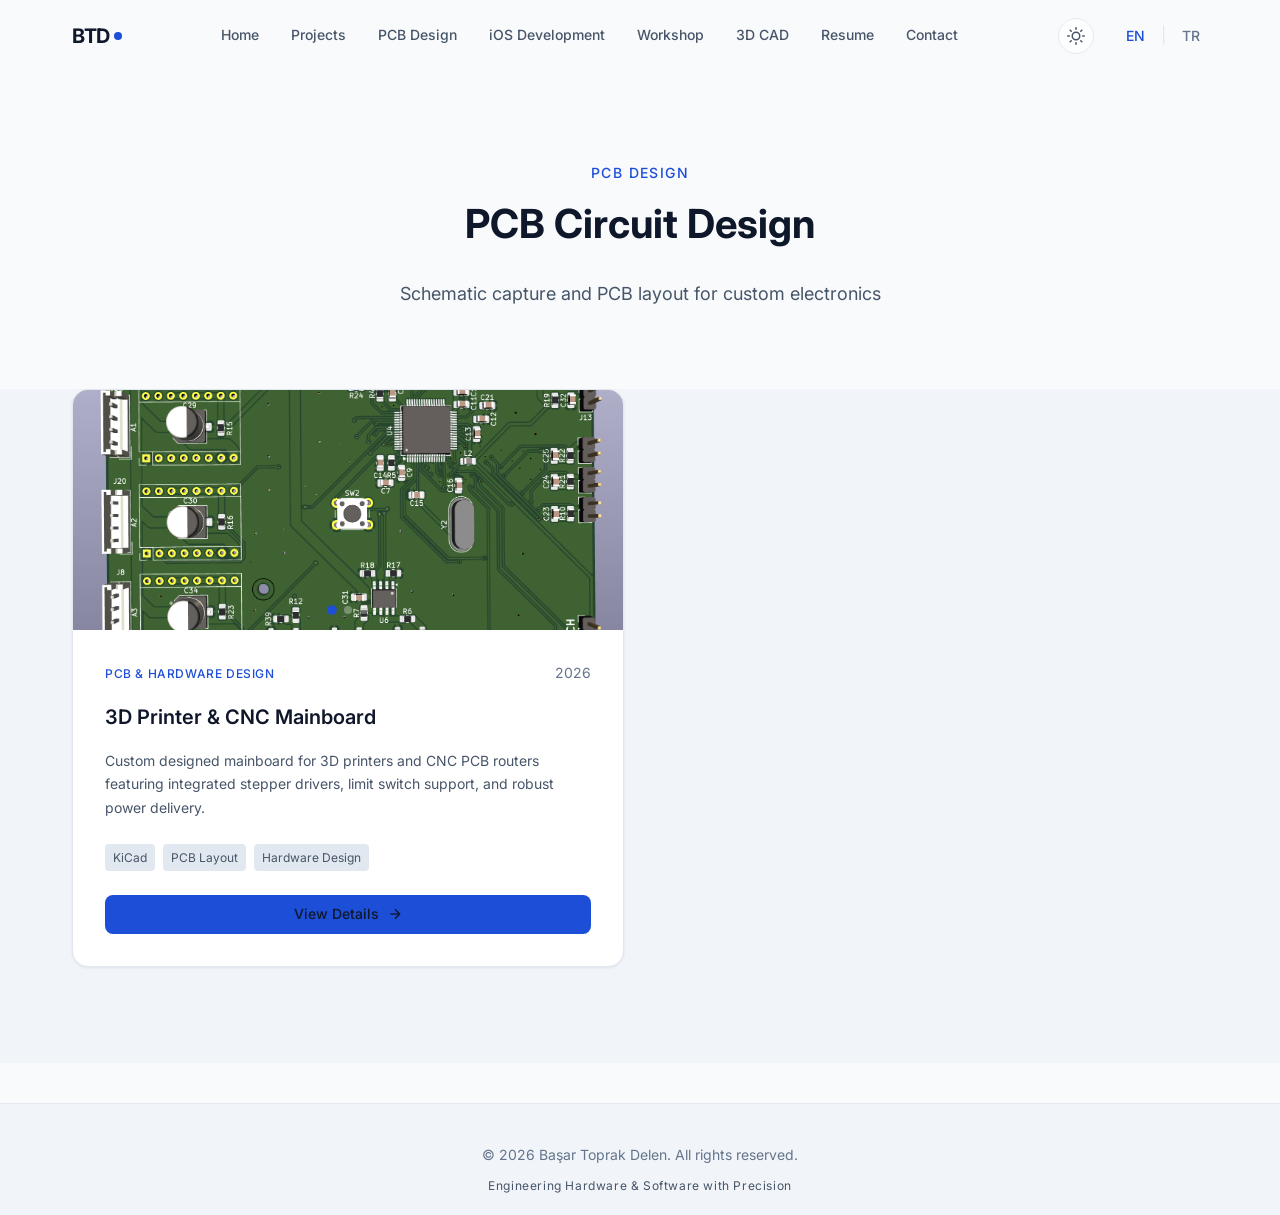
==== pcb-circuit-design.html @ bd8e3d6c "güncellendi" ====
<!DOCTYPE html>
<html lang="en">

<head>
    <meta charset="UTF-8">
    <meta name="viewport" content="width=device-width, initial-scale=1.0">
    <title>Projects | Başar Toprak Delen</title>
    <meta name="description" content="Portfolio projects of Başar Toprak Delen - Embedded Systems & Robotics Engineer">

    <!-- OpenGraph SEO -->
    <meta property="og:title" content="Projects | Başar Toprak Delen">
    <meta property="og:description" content="Explore my embedded systems, robotics, and PCB design projects.">
    <meta property="og:type" content="website">

    <!-- Favicon -->
    <link rel="icon" type="image/svg+xml"
        href="data:image/svg+xml,<svg xmlns='http://www.w3.org/2000/svg' viewBox='0 0 100 100'><text y='.9em' font-size='90'>⚡</text></svg>">

    <!-- Google Fonts -->
    <link rel="preconnect" href="https://fonts.googleapis.com">
    <link rel="preconnect" href="https://fonts.gstatic.com" crossorigin>
    <link href="https://fonts.googleapis.com/css2?family=Inter:wght@300;400;500;600;700&display=swap" rel="stylesheet">

    <!-- Styles -->
    <link rel="stylesheet" href="styles.css">
    <style>
        /* Projects Page Specific Styles */
        .projects-page-hero {
            padding: 160px 0 80px;
            text-align: center;
        }

        .filters {
            display: flex;
            justify-content: center;
            gap: 12px;
            margin-bottom: 40px;
            flex-wrap: wrap;
        }

        .filter-btn {
            background: var(--color-bg-light);
            border: 1px solid var(--color-border);
            color: var(--color-text-secondary);
            padding: 8px 16px;
            border-radius: 20px;
            cursor: pointer;
            transition: all 0.3s ease;
            font-family: inherit;
        }

        .filter-btn.active,
        .filter-btn:hover {
            background: var(--color-primary);
            color: #fff;
            border-color: var(--color-primary);
        }
    </style>
</head>

<body>
    <!-- Header -->
    <header class="header" id="header">
        <div class="header-container">
            <a href="index.html" class="logo">
                <span class="logo-text">BTD</span>
                <span class="logo-dot"></span>
            </a>

            <nav class="nav">
                <a href="index.html" class="nav-link" data-i18n="nav.home">Home</a>
                <a href="projects.html" class="nav-link" data-i18n="nav.projects">Projects</a>
                <a href="pcb-circuit-design.html" class="nav-link" data-i18n="nav.pcb">PCB Design</a>
                <a href="ios-development.html" class="nav-link" data-i18n="nav.ios">iOS Development</a>
                <a href="workshop.html" class="nav-link" data-i18n="nav.workshop">Workshop</a>
                <a href="3d-cad.html" class="nav-link" data-i18n="nav.cad">3D CAD</a>
                <a href="resume.html" class="nav-link" data-i18n="nav.resume">Resume</a>
                <a href="contact.html" class="nav-link" data-i18n="nav.contact">Contact</a>
            </nav>

            <div class="header-actions">
                <!-- Theme Toggle -->
                <button class="theme-toggle-btn" id="theme-toggle" aria-label="Toggle Dark/Light Mode">
                    <svg class="sun-icon" viewBox="0 0 24 24" style="display: none;">
                        <circle cx="12" cy="12" r="5"></circle>
                        <line x1="12" y1="1" x2="12" y2="3"></line>
                        <line x1="12" y1="21" x2="12" y2="23"></line>
                        <line x1="4.22" y1="4.22" x2="5.64" y2="5.64"></line>
                        <line x1="18.36" y1="18.36" x2="19.78" y2="19.78"></line>
                        <line x1="1" y1="12" x2="3" y2="12"></line>
                        <line x1="21" y1="12" x2="23" y2="12"></line>
                        <line x1="4.22" y1="19.78" x2="5.64" y2="18.36"></line>
                        <line x1="18.36" y1="5.64" x2="19.78" y2="4.22"></line>
                    </svg>
                    <svg class="moon-icon" viewBox="0 0 24 24">
                        <path d="M21 12.79A9 9 0 1 1 11.21 3 7 7 0 0 0 21 12.79z"></path>
                    </svg>
                </button>

                <div class="lang-toggle">
                    <button class="lang-btn active" data-lang="en">EN</button>
                    <span class="lang-divider">|</span>
                    <button class="lang-btn" data-lang="tr">TR</button>
                </div>
            </div>

            <button class="mobile-menu-btn" id="mobile-menu-btn" aria-label="Toggle menu">
                <span></span>
                <span></span>
                <span></span>
            </button>
        </div>
    </header>

    <!-- Mobile Navigation -->
    <div class="mobile-nav" id="mobile-nav">
        <nav class="mobile-nav-links">
            <a href="index.html" class="mobile-nav-link" data-i18n="nav.home">Home</a>
            <a href="projects.html" class="mobile-nav-link" data-i18n="nav.projects">Projects</a>
            <a href="pcb-circuit-design.html" class="mobile-nav-link" data-i18n="nav.pcb">PCB Design</a>
            <a href="ios-development.html" class="mobile-nav-link" data-i18n="nav.ios">iOS Development</a>
            <a href="workshop.html" class="mobile-nav-link" data-i18n="nav.workshop">Workshop</a>
            <a href="3d-cad.html" class="mobile-nav-link" data-i18n="nav.cad">3D CAD</a>
            <a href="resume.html" class="mobile-nav-link" data-i18n="nav.resume">Resume</a>
            <a href="contact.html" class="mobile-nav-link" data-i18n="nav.contact">Contact</a>
        </nav>
    </div>

    <main>
        <section class="projects-page-hero">
            <div class="section-container">
                <span class="section-label" data-i18n="about.skills.pcb">PCB Design</span>
                <h1 class="section-title" data-i18n="skills.pcb.title" style="margin-bottom: 24px;">PCB Circuit Design
                </h1>
                <p class="section-description" data-i18n="skills.pcb.description"
                    style="max-width: 600px; margin: 0 auto;">
                    Schematic capture and PCB layout for custom electronics
                </p>
            </div>
        </section>

        <!-- Projects Section -->
        <section class="projects" id="projects" style="padding-top: 0;">
            <div class="section-container">


                <div class="projects-grid">
                    <!-- Mainboard Project -->
                    <article class="project-card filter-item" data-category="hardware">
                        <div class="project-image">
                            <div class="image-carousel" id="mainboard-carousel">
                                <img src="assets/images/mainboard/pcb3d.png" alt="Mainboard 3D View"
                                    class="carousel-img active">
                                <img src="assets/images/mainboard/pcblayoutfront.png" alt="Mainboard PCB Front"
                                    class="carousel-img">
                                <img src="assets/images/mainboard/pcblayoutback.png" alt="Mainboard PCB Back"
                                    class="carousel-img">
                                <div class="carousel-dots">
                                    <button class="dot active" data-index="0"></button>
                                    <button class="dot" data-index="1"></button>
                                    <button class="dot" data-index="2"></button>
                                </div>
                            </div>
                        </div>
                        <div class="project-content">
                            <div class="project-header">
                                <span class="project-category" data-i18n="projects.category.pcb">PCB & Hardware Design</span>
                                <span class="project-year">2026</span>
                            </div>
                            <h3 class="project-title" data-i18n="projects.mainboard.title">3D Printer & CNC Mainboard
                            </h3>
                            <p class="project-description" data-i18n="projects.mainboard.description">
                                Custom designed mainboard for 3D printers and CNC PCB routers featuring integrated
                                stepper drivers, limit switch support, and robust power delivery.
                            </p>
                            <div class="project-tech">
                                <span class="tech-tag">KiCad</span>
                                <span class="tech-tag">PCB Layout</span>
                                <span class="tech-tag">Hardware Design</span>
                            </div>
                            <div class="project-links" style="margin-top: 20px;">
                                <a href="project-mainboard.html" class="btn btn-primary"
                                    style="width: 100%; justify-content: center;">
                                    <span data-i18n="projects.viewDetails">View Details</span>
                                    <svg width="16" height="16" viewBox="0 0 24 24" fill="none" stroke="currentColor"
                                        stroke-width="2">
                                        <line x1="5" y1="12" x2="19" y2="12" />
                                        <polyline points="12 5 19 12 12 19" />
                                    </svg>
                                </a>
                            </div>
                        </div>
                    </article>
                </div>
            </div>
        </section>
    </main>

    <!-- Footer -->
    <footer class="contact"
        style="padding: 40px 0 20px; text-align: center; border-top: 1px solid var(--color-border); margin-top: 40px;">
        <div class="section-container">
            <p class="copyright">© 2026 Başar Toprak Delen. <span data-i18n="footer.rights">All rights reserved.</span>
            </p>
            <p class="footer-tagline" data-i18n="footer.tagline"
                style="margin-top: 10px; color: var(--color-text-secondary);">Engineering Hardware & Software with
                Precision</p>
        </div>
    </footer>

    <!-- Scripts -->
    <script src="translations.js"></script>
    <script src="script.js"></script>

</body>

</html>
---- styles.css ----
/* ========================================
   Design Tokens
   ======================================== */
:root {
    /* Colors - Onyx & Sapphire (Dark Mode - Default) */
    --color-bg-primary: #050505;
    --color-bg-secondary: #0A0A0A;
    --color-bg-tertiary: #121212;
    --color-bg-card: #141414;
    --color-bg-card-hover: #1A1A1A;

    --color-accent: #2563EB;
    /* Sapphire Blue */
    --color-accent-hover: #3B82F6;
    --color-accent-glow: rgba(37, 99, 235, 0.3);
    --color-accent-subtle: rgba(37, 99, 235, 0.1);

    --color-text-primary: #F8FAFC;
    --color-text-secondary: #94A3B8;
    --color-text-tertiary: #64748B;

    --color-border: #262626;
    --color-border-hover: #404040;
}

/* Light Mode Overrides */
html[data-theme="light"] {
    --color-bg-primary: #F8FAFC;
    --color-bg-secondary: #F1F5F9;
    --color-bg-tertiary: #E2E8F0;
    --color-bg-card: #FFFFFF;
    --color-bg-card-hover: #F8FAFC;

    --color-accent: #1D4ED8;
    /* Deeper Blue for Light Mode Contrast */
    --color-accent-hover: #2563EB;
    --color-accent-glow: rgba(29, 78, 216, 0.2);
    --color-accent-subtle: rgba(29, 78, 216, 0.1);

    --color-text-primary: #0F172A;
    --color-text-secondary: #475569;
    --color-text-tertiary: #64748B;

    --color-border: #E2E8F0;
    --color-border-hover: #CBD5E1;
}

:root {
    /* Typography */
    --font-family: 'Inter', -apple-system, BlinkMacSystemFont, 'Segoe UI', Roboto, sans-serif;

    --font-size-xs: 0.75rem;
    --font-size-sm: 0.875rem;
    --font-size-base: 1rem;
    --font-size-lg: 1.125rem;
    --font-size-xl: 1.25rem;
    --font-size-2xl: 1.5rem;
    --font-size-3xl: 2rem;
    --font-size-4xl: 2.5rem;
    --font-size-5xl: 3rem;

    /* Spacing */
    --spacing-xs: 0.25rem;
    --spacing-sm: 0.5rem;
    --spacing-md: 1rem;
    --spacing-lg: 1.5rem;
    --spacing-xl: 2rem;
    --spacing-2xl: 3rem;
    --spacing-3xl: 4rem;
    --spacing-4xl: 6rem;

    /* Border Radius */
    --radius-sm: 4px;
    --radius-md: 8px;
    --radius-lg: 12px;
    --radius-xl: 16px;
    --radius-full: 9999px;

    /* Shadows */
    --shadow-sm: 0 1px 2px rgba(0, 0, 0, 0.3);
    --shadow-md: 0 4px 6px rgba(0, 0, 0, 0.4);
    --shadow-lg: 0 10px 25px rgba(0, 0, 0, 0.5);
    --shadow-glow: 0 0 30px var(--color-accent-glow);

    /* Transitions */
    --transition-fast: 150ms ease;
    --transition-normal: 300ms ease;
    --transition-slow: 500ms ease;

    /* Layout */
    --container-max: 1200px;
    --header-height: 72px;
}

/* ========================================
   Reset & Base
   ======================================== */
*,
*::before,
*::after {
    margin: 0;
    padding: 0;
    box-sizing: border-box;
}

html {
    scroll-behavior: smooth;
    -webkit-font-smoothing: antialiased;
    -moz-osx-font-smoothing: grayscale;
}

body {
    font-family: var(--font-family);
    font-size: var(--font-size-base);
    line-height: 1.6;
    color: var(--color-text-primary);
    background-color: var(--color-bg-primary);
    overflow-x: hidden;
}

a {
    color: inherit;
    text-decoration: none;
    transition: color var(--transition-fast);
}

img {
    max-width: 100%;
    height: auto;
    display: block;
}

button {
    font-family: inherit;
    font-size: inherit;
    border: none;
    background: none;
    cursor: pointer;
}

/* ========================================
   Utilities
   ======================================== */
.section-container {
    max-width: var(--container-max);
    margin: 0 auto;
    padding: 0 var(--spacing-xl);
}

/* ========================================
   Header
   ======================================== */
.header {
    position: fixed;
    top: 0;
    left: 0;
    right: 0;
    height: var(--header-height);
    background: rgba(13, 13, 13, 0.8);
    backdrop-filter: blur(20px);
    -webkit-backdrop-filter: blur(20px);
    border-bottom: 1px solid transparent;
    z-index: 1000;
    transition: all var(--transition-normal);
}

.header.scrolled {
    background: rgba(13, 13, 13, 0.95);
    border-bottom-color: var(--color-border);
}

.header-container {
    max-width: var(--container-max);
    margin: 0 auto;
    padding: 0 var(--spacing-xl);
    height: 100%;
    display: flex;
    align-items: center;
    justify-content: space-between;
}

/* Logo */
.logo {
    display: flex;
    align-items: center;
    gap: var(--spacing-xs);
    font-size: var(--font-size-xl);
    font-weight: 700;
    letter-spacing: -0.02em;
}

.logo-text {
    color: var(--color-text-primary);
}

.logo-dot {
    width: 8px;
    height: 8px;
    background: var(--color-accent);
    border-radius: 50%;
}

/* Navigation */
.nav {
    display: flex;
    gap: var(--spacing-xl);
}

.nav-link {
    font-size: var(--font-size-sm);
    font-weight: 500;
    color: var(--color-text-secondary);
    transition: color var(--transition-fast);
}

.nav-link:hover {
    color: var(--color-text-primary);
}

/* Header Actions */
.header-actions {
    display: flex;
    align-items: center;
    gap: var(--spacing-lg);
}

/* Language Toggle */
.lang-toggle {
    display: flex;
    align-items: center;
    gap: var(--spacing-sm);
}

.lang-btn {
    font-size: var(--font-size-sm);
    font-weight: 500;
    color: var(--color-text-tertiary);
    padding: var(--spacing-xs) var(--spacing-sm);
    border-radius: var(--radius-sm);
    transition: all var(--transition-fast);
}

.lang-btn:hover {
    color: var(--color-text-secondary);
}

.lang-btn.active {
    color: var(--color-accent);
}

.lang-divider {
    color: var(--color-border);
}

/* Buttons */
.btn {
    display: inline-flex;
    align-items: center;
    gap: var(--spacing-sm);
    padding: var(--spacing-sm) var(--spacing-lg);
    font-size: var(--font-size-sm);
    font-weight: 500;
    border-radius: var(--radius-md);
    transition: all var(--transition-fast);
}

.btn-primary {
    background: var(--color-accent);
    color: var(--color-text-primary);
}

.btn-primary:hover {
    background: var(--color-accent-hover);
    transform: translateY(-1px);
    box-shadow: var(--shadow-glow);
}

.btn-primary:disabled,
.btn-primary.disabled {
    opacity: 0.5;
    cursor: not-allowed;
    pointer-events: none;
}

.cv-btn svg {
    width: 16px;
    height: 16px;
}

/* Mobile Menu Button */
.mobile-menu-btn {
    display: none;
    flex-direction: column;
    gap: 5px;
    padding: var(--spacing-sm);
}

.mobile-menu-btn span {
    display: block;
    width: 24px;
    height: 2px;
    background: var(--color-text-primary);
    border-radius: 2px;
    transition: all var(--transition-fast);
}

.mobile-menu-btn.active span:nth-child(1) {
    transform: rotate(45deg) translate(5px, 5px);
}

.mobile-menu-btn.active span:nth-child(2) {
    opacity: 0;
}

.mobile-menu-btn.active span:nth-child(3) {
    transform: rotate(-45deg) translate(5px, -5px);
}

/* Mobile Navigation */
.mobile-nav {
    display: none;
    position: fixed;
    top: var(--header-height);
    left: 0;
    right: 0;
    bottom: 0;
    background: var(--color-bg-primary);
    padding: var(--spacing-xl);
    z-index: 999;
    opacity: 0;
    visibility: hidden;
    transition: all var(--transition-normal);
}

.mobile-nav.active {
    opacity: 1;
    visibility: visible;
}

.mobile-nav-links {
    display: flex;
    flex-direction: column;
    gap: var(--spacing-lg);
}

.mobile-nav-link {
    font-size: var(--font-size-xl);
    font-weight: 500;
    color: var(--color-text-primary);
}

.mobile-cv {
    margin-top: var(--spacing-lg);
    justify-content: center;
}

/* ========================================
   Hero Section
   ======================================== */
.hero {
    min-height: 100vh;
    display: flex;
    flex-direction: column;
    justify-content: center;
    padding-top: var(--header-height);
    background:
        radial-gradient(ellipse at 20% 50%, var(--color-accent-subtle) 0%, transparent 50%),
        var(--color-bg-primary);
}

.hero-container {
    max-width: var(--container-max);
    margin: 0 auto;
    padding: var(--spacing-3xl) var(--spacing-xl);
    display: grid;
    grid-template-columns: 1fr 1fr;
    gap: var(--spacing-4xl);
    align-items: center;
}

.hero-content {
    max-width: 600px;
}

/* Hero Badge */
.hero-badge {
    display: inline-flex;
    align-items: center;
    gap: var(--spacing-sm);
    padding: var(--spacing-xs) var(--spacing-md);
    background: var(--color-accent-subtle);
    border: 1px solid var(--color-accent);
    border-radius: var(--radius-full);
    font-size: var(--font-size-sm);
    color: var(--color-accent);
    margin-bottom: var(--spacing-lg);
}

.badge-dot {
    width: 8px;
    height: 8px;
    background: var(--color-accent);
    border-radius: 50%;
    animation: pulse 2s infinite;
}

@keyframes pulse {

    0%,
    100% {
        opacity: 1;
    }

    50% {
        opacity: 0.5;
    }
}

/* Hero Title */
.hero-title {
    font-size: var(--font-size-5xl);
    font-weight: 700;
    line-height: 1.1;
    margin-bottom: var(--spacing-md);
}

.hero-title span {
    display: block;
}

.hero-title span:first-child {
    font-size: var(--font-size-xl);
    font-weight: 400;
    color: var(--color-text-secondary);
    margin-bottom: var(--spacing-xs);
}

.hero-name {
    background: linear-gradient(135deg, var(--color-text-primary) 0%, var(--color-accent) 100%);
    -webkit-background-clip: text;
    -webkit-text-fill-color: transparent;
    background-clip: text;
}

.hero-subtitle {
    font-size: var(--font-size-lg);
    color: var(--color-text-secondary);
    margin-bottom: var(--spacing-md);
}

.hero-description {
    font-size: var(--font-size-base);
    color: var(--color-text-secondary);
    margin-bottom: var(--spacing-xl);
    line-height: 1.7;
}

/* Hero Tags */
.hero-tags {
    display: flex;
    flex-wrap: wrap;
    gap: var(--spacing-sm);
    margin-bottom: var(--spacing-xl);
}

.tag {
    padding: var(--spacing-xs) var(--spacing-md);
    background: var(--color-bg-card);
    border: 1px solid var(--color-border);
    border-radius: var(--radius-full);
    font-size: var(--font-size-sm);
    color: var(--color-text-secondary);
}

/* Hero Actions */
.hero-actions {
    display: flex;
    align-items: center;
    gap: var(--spacing-xl);
}

.hero-social {
    display: flex;
    gap: var(--spacing-md);
}

.social-link {
    display: flex;
    align-items: center;
    justify-content: center;
    width: 40px;
    height: 40px;
    background: var(--color-bg-card);
    border: 1px solid var(--color-border);
    border-radius: var(--radius-md);
    color: var(--color-text-secondary);
    transition: all var(--transition-fast);
}

.social-link:hover {
    background: var(--color-bg-card-hover);
    border-color: var(--color-accent);
    color: var(--color-accent);
    transform: translateY(-2px);
}

/* Hero Visual */
.hero-visual {
    display: flex;
    justify-content: center;
    align-items: center;
}

.hero-card {
    position: relative;
    width: 100%;
    max-width: 400px;
}

.card-glow {
    position: absolute;
    inset: -20px;
    background: radial-gradient(ellipse at center, var(--color-accent-glow) 0%, transparent 70%);
    filter: blur(40px);
    opacity: 0.5;
    z-index: -1;
}

.card-content {
    background: var(--color-bg-card);
    border: 1px solid var(--color-border);
    border-radius: var(--radius-lg);
    overflow: hidden;
}

.terminal-header {
    display: flex;
    gap: var(--spacing-sm);
    padding: var(--spacing-md);
    background: var(--color-bg-tertiary);
    border-bottom: 1px solid var(--color-border);
}

.terminal-dot {
    width: 12px;
    height: 12px;
    border-radius: 50%;
}

.terminal-dot.red {
    background: #FF5F56;
}

.terminal-dot.yellow {
    background: #FFBD2E;
}

.terminal-dot.green {
    background: #27CA40;
}

.terminal-body {
    padding: var(--spacing-lg);
    font-family: 'SF Mono', 'Fira Code', monospace;
    font-size: var(--font-size-sm);
    line-height: 1.8;
}

.terminal-prompt {
    color: var(--color-accent);
}

.terminal-cmd {
    color: var(--color-text-primary);
}

.terminal-output {
    color: var(--color-text-secondary);
    padding-left: var(--spacing-lg);
}

.terminal-cursor {
    animation: blink 1s step-end infinite;
}

@keyframes blink {

    0%,
    100% {
        opacity: 1;
    }

    50% {
        opacity: 0;
    }
}

/* Scroll Indicator */
.scroll-indicator {
    display: flex;
    flex-direction: column;
    align-items: center;
    gap: var(--spacing-sm);
    padding-bottom: var(--spacing-xl);
    color: var(--color-text-tertiary);
    font-size: var(--font-size-sm);
}

.scroll-arrow {
    animation: bounce 2s infinite;
}

@keyframes bounce {

    0%,
    20%,
    50%,
    80%,
    100% {
        transform: translateY(0);
    }

    40% {
        transform: translateY(10px);
    }

    60% {
        transform: translateY(5px);
    }
}

/* ========================================
   Projects Section
   ======================================== */
.projects {
    padding: var(--spacing-4xl) 0;
    background: var(--color-bg-secondary);
}

.section-header {
    text-align: center;
    margin-bottom: var(--spacing-3xl);
}

.section-label {
    display: inline-block;
    font-size: var(--font-size-sm);
    font-weight: 500;
    color: var(--color-accent);
    text-transform: uppercase;
    letter-spacing: 0.1em;
    margin-bottom: var(--spacing-sm);
}

.section-title {
    font-size: var(--font-size-4xl);
    font-weight: 700;
    margin-bottom: var(--spacing-md);
}

.section-description {
    font-size: var(--font-size-lg);
    color: var(--color-text-secondary);
    max-width: 600px;
    margin: 0 auto;
}

/* Projects Grid */
.projects-grid {
    display: grid;
    grid-template-columns: repeat(2, 1fr);
    gap: var(--spacing-xl);
}

/* Project Card */
.project-card {
    background: var(--color-bg-card);
    border: 1px solid var(--color-border);
    border-radius: var(--radius-xl);
    overflow: hidden;
    transition: all var(--transition-normal);
}

.project-card:hover {
    border-color: var(--color-border-hover);
    transform: translateY(-4px);
    box-shadow: var(--shadow-lg);
}

.project-card.featured {
    grid-column: span 2;
    display: grid;
    grid-template-columns: 1.2fr 1fr;
}

.project-card.featured .project-image {
    height: 100%;
    min-height: 400px;
}

/* Project Image */
.project-image {
    position: relative;
    height: 240px;
    background: var(--color-bg-tertiary);
    overflow: hidden;
}

.image-carousel {
    position: relative;
    width: 100%;
    height: 100%;
}

.carousel-img {
    position: absolute;
    inset: 0;
    width: 100%;
    height: 100%;
    object-fit: cover;
    opacity: 0;
    transition: opacity var(--transition-normal);
}

.carousel-img.active {
    opacity: 1;
}

.carousel-dots {
    position: absolute;
    bottom: var(--spacing-md);
    left: 50%;
    transform: translateX(-50%);
    display: flex;
    gap: var(--spacing-sm);
}

.carousel-dots .dot {
    width: 8px;
    height: 8px;
    background: rgba(255, 255, 255, 0.3);
    border-radius: 50%;
    transition: all var(--transition-fast);
    cursor: pointer;
}

.carousel-dots .dot.active {
    background: var(--color-accent);
    transform: scale(1.2);
}

.project-badge {
    position: absolute;
    top: var(--spacing-md);
    left: var(--spacing-md);
    padding: var(--spacing-xs) var(--spacing-md);
    background: var(--color-accent);
    border-radius: var(--radius-full);
    font-size: var(--font-size-xs);
    font-weight: 600;
    color: var(--color-text-primary);
    text-transform: uppercase;
    letter-spacing: 0.05em;
}

/* Project Placeholder */
.project-placeholder {
    display: flex;
    flex-direction: column;
    align-items: center;
    justify-content: center;
    height: 100%;
    color: var(--color-text-tertiary);
}

.placeholder-icon {
    margin-bottom: var(--spacing-md);
    opacity: 0.5;
}

.placeholder-text {
    font-size: var(--font-size-sm);
}

/* Card Video Preview */
.card-video-preview {
    position: absolute;
    inset: 0;
    width: 100%;
    height: 100%;
    object-fit: cover;
}

.video-play-overlay {
    position: absolute;
    inset: 0;
    display: flex;
    align-items: center;
    justify-content: center;
    background: rgba(0, 0, 0, 0.3);
    color: rgba(255, 255, 255, 0.8);
    transition: all var(--transition-fast);
}

.project-card:hover .video-play-overlay {
    background: rgba(0, 0, 0, 0.5);
    color: var(--color-accent);
}

/* Coming Soon Overlay */
.coming-soon-overlay {
    display: flex;
    align-items: center;
    justify-content: center;
    height: 100%;
    background:
        linear-gradient(135deg, var(--color-bg-tertiary) 0%, var(--color-bg-card) 100%);
}

.coming-soon-content {
    display: flex;
    flex-direction: column;
    align-items: center;
    gap: var(--spacing-md);
    color: var(--color-text-tertiary);
}

.coming-soon-content svg {
    opacity: 0.5;
}

/* Project Content */
.project-content {
    padding: var(--spacing-xl);
}

.project-header {
    display: flex;
    justify-content: space-between;
    align-items: center;
    margin-bottom: var(--spacing-md);
}

.project-category {
    font-size: var(--font-size-xs);
    font-weight: 500;
    color: var(--color-accent);
    text-transform: uppercase;
    letter-spacing: 0.05em;
}

.project-year {
    font-size: var(--font-size-sm);
    color: var(--color-text-tertiary);
}

.project-title {
    font-size: var(--font-size-xl);
    font-weight: 600;
    margin-bottom: var(--spacing-md);
}

.project-description {
    font-size: var(--font-size-sm);
    color: var(--color-text-secondary);
    line-height: 1.7;
    margin-bottom: var(--spacing-lg);
}

/* Tech Tags */
.project-tech {
    display: flex;
    flex-wrap: wrap;
    gap: var(--spacing-sm);
    margin-bottom: var(--spacing-lg);
}

.tech-tag {
    padding: var(--spacing-xs) var(--spacing-sm);
    background: var(--color-bg-tertiary);
    border-radius: var(--radius-sm);
    font-size: var(--font-size-xs);
    color: var(--color-text-secondary);
}

/* Project Links */
.project-links {
    display: flex;
    gap: var(--spacing-md);
}

.project-link {
    display: inline-flex;
    align-items: center;
    gap: var(--spacing-sm);
    font-size: var(--font-size-sm);
    font-weight: 500;
    color: var(--color-text-secondary);
    transition: color var(--transition-fast);
}

.project-link:hover {
    color: var(--color-accent);
}

/* Coming Soon Card */
.project-card.coming-soon {
    opacity: 0.7;
}

.project-card.coming-soon:hover {
    transform: none;
    box-shadow: none;
}

/* ========================================
   About Section
   ======================================== */
.about-section {
    padding: var(--spacing-4xl) 0;
    background: var(--color-bg-primary);
}

.about-content {
    max-width: 800px;
    margin: 0 auto;
}

.about-bio {
    font-size: var(--font-size-lg);
    color: var(--color-text-secondary);
    line-height: 1.8;
    margin-bottom: var(--spacing-2xl);
    text-align: center;
}

.about-skills {
    margin-bottom: var(--spacing-2xl);
}

.about-skills h3 {
    font-size: var(--font-size-xl);
    font-weight: 600;
    margin-bottom: var(--spacing-lg);
    text-align: center;
    color: var(--color-accent);
}

.skills-grid {
    display: grid;
    grid-template-columns: repeat(3, 1fr);
    gap: var(--spacing-md);
}

.skill-item {
    display: flex;
    align-items: flex-start;
    gap: var(--spacing-md);
    padding: var(--spacing-md);
    background: var(--color-bg-card);
    border: 1px solid var(--color-border);
    border-radius: var(--radius-md);
    transition: all var(--transition-fast);
}

.skill-item:hover {
    border-color: var(--color-border-hover);
}

.skill-icon {
    font-size: 1.5rem;
    flex-shrink: 0;
}

.skill-item strong {
    display: block;
    font-size: var(--font-size-sm);
    font-weight: 600;
    margin-bottom: var(--spacing-xs);
}

.skill-item span {
    font-size: var(--font-size-xs);
    color: var(--color-text-tertiary);
}

.about-projects {
    text-align: center;
}

.about-projects h3 {
    font-size: var(--font-size-xl);
    font-weight: 600;
    margin-bottom: var(--spacing-lg);
    color: var(--color-accent);
}

.project-list {
    list-style: none;
    display: flex;
    justify-content: center;
    flex-wrap: wrap;
    gap: var(--spacing-md);
}

.project-list li {
    padding: var(--spacing-sm) var(--spacing-lg);
    background: var(--color-bg-card);
    border: 1px solid var(--color-border);
    border-radius: var(--radius-full);
    font-size: var(--font-size-sm);
    color: var(--color-text-secondary);
}

/* ========================================
   Skills & Tools Section
   ======================================== */
.skills-section {
    padding: var(--spacing-3xl) 0;
    background: var(--color-bg-secondary);
}

.skills-tools-grid {
    display: grid;
    grid-template-columns: repeat(3, 1fr);
    gap: var(--spacing-xl);
}

.tool-card {
    display: flex;
    flex-direction: column;
    align-items: center;
    text-align: center;
    padding: var(--spacing-xl);
    background: var(--color-bg-card);
    border: 1px solid var(--color-border);
    border-radius: var(--radius-xl);
    transition: all var(--transition-normal);
}

.tool-card:hover {
    border-color: var(--color-border-hover);
    transform: translateY(-4px);
}

.tool-icon {
    display: flex;
    align-items: center;
    justify-content: center;
    width: 70px;
    height: 70px;
    background: var(--color-accent-subtle);
    border-radius: var(--radius-lg);
    color: var(--color-accent);
    margin-bottom: var(--spacing-md);
}

.tool-title {
    font-size: var(--font-size-lg);
    font-weight: 600;
    margin-bottom: var(--spacing-sm);
}

.tool-description {
    font-size: var(--font-size-sm);
    color: var(--color-text-secondary);
    margin-bottom: var(--spacing-md);
    line-height: 1.6;
}

.tool-tags {
    display: flex;
    flex-wrap: wrap;
    justify-content: center;
    gap: var(--spacing-xs);
    margin-bottom: var(--spacing-md);
}

.tool-tags span {
    padding: var(--spacing-xs) var(--spacing-sm);
    background: var(--color-bg-tertiary);
    border-radius: var(--radius-sm);
    font-size: var(--font-size-xs);
    color: var(--color-text-secondary);
}

.tool-badge {
    display: inline-block;
    padding: var(--spacing-xs) var(--spacing-md);
    background: var(--color-bg-tertiary);
    border-radius: var(--radius-full);
    font-size: var(--font-size-xs);
    font-weight: 500;
    color: var(--color-text-tertiary);
    text-transform: uppercase;
    letter-spacing: 0.05em;
}

/* Responsive for About & Skills */
@media (max-width: 768px) {
    .skills-grid {
        grid-template-columns: repeat(2, 1fr);
    }

    .skills-tools-grid {
        grid-template-columns: 1fr;
    }
}

@media (max-width: 480px) {
    .skills-grid {
        grid-template-columns: 1fr;
    }
}

/* ========================================
   Contact Section
   ======================================== */
.contact {
    padding: var(--spacing-4xl) 0 var(--spacing-2xl);
    background: var(--color-bg-secondary);
    border-top: 1px solid var(--color-border);
}

.contact-content {
    text-align: center;
    margin-bottom: var(--spacing-3xl);
}

.contact-title {
    font-size: var(--font-size-3xl);
    font-weight: 700;
    margin-bottom: var(--spacing-md);
}

.contact-description {
    font-size: var(--font-size-lg);
    color: var(--color-text-secondary);
    max-width: 500px;
    margin: 0 auto var(--spacing-xl);
}

.contact-links {
    display: flex;
    justify-content: center;
    gap: var(--spacing-xl);
    margin-bottom: var(--spacing-xl);
}

.contact-link {
    display: flex;
    flex-direction: column;
    align-items: center;
    gap: var(--spacing-sm);
    padding: var(--spacing-lg);
    background: var(--color-bg-card);
    border: 1px solid var(--color-border);
    border-radius: var(--radius-lg);
    color: var(--color-text-secondary);
    transition: all var(--transition-fast);
    min-width: 120px;
}

.contact-link:hover {
    background: var(--color-bg-card-hover);
    border-color: var(--color-accent);
    color: var(--color-accent);
    transform: translateY(-4px);
}

.contact-link span {
    font-size: var(--font-size-sm);
    font-weight: 500;
}

.contact-cv {
    margin-top: var(--spacing-md);
}

/* Footer Bottom */
.footer-bottom {
    text-align: center;
    padding-top: var(--spacing-xl);
    border-top: 1px solid var(--color-border);
}

.copyright {
    font-size: var(--font-size-sm);
    color: var(--color-text-tertiary);
    margin-bottom: var(--spacing-sm);
}

.footer-tagline {
    font-size: var(--font-size-xs);
    color: var(--color-text-tertiary);
    letter-spacing: 0.05em;
}

/* ========================================
   Responsive Design
   ======================================== */
@media (max-width: 1024px) {
    .hero-container {
        grid-template-columns: 1fr;
        gap: var(--spacing-3xl);
    }

    .hero-visual {
        order: -1;
    }

    .hero-card {
        max-width: 350px;
    }

    .project-card.featured {
        grid-column: span 1;
        display: block;
    }

    .project-card.featured .project-image {
        min-height: 240px;
    }
}

@media (max-width: 768px) {
    :root {
        --font-size-5xl: 2.5rem;
        --font-size-4xl: 2rem;
        --font-size-3xl: 1.75rem;
    }

    .nav {
        display: none;
    }

    .header-actions .cv-btn {
        display: none;
    }

    .mobile-menu-btn {
        display: flex;
    }

    .mobile-nav {
        display: block;
    }

    .hero-container {
        padding: var(--spacing-xl);
    }

    .hero-tags {
        justify-content: center;
    }

    .hero-actions {
        flex-direction: column;
        align-items: stretch;
    }

    .hero-actions .btn {
        justify-content: center;
    }

    .hero-social {
        justify-content: center;
    }

    .projects-grid {
        grid-template-columns: 1fr;
    }

    .project-card.featured {
        grid-column: span 1;
    }

    .coming-soon-grid {
        grid-template-columns: 1fr;
    }

    .contact-links {
        flex-wrap: wrap;
    }

    .contact-link {
        min-width: 100px;
    }
}

@media (max-width: 480px) {
    .section-container {
        padding: 0 var(--spacing-md);
    }

    .hero-card {
        max-width: 100%;
    }

    .contact-links {
        flex-direction: column;
        align-items: center;
    }

    .contact-link {
        width: 100%;
        max-width: 200px;
    }
}

/* ========================================
   Project Modals
   ======================================== */

/* Clickable project cards */
.project-card[data-modal] {
    cursor: pointer;
}

.project-card[data-modal]::after {
    content: '';
    position: absolute;
    inset: 0;
    border-radius: var(--radius-xl);
    background: transparent;
    transition: background var(--transition-fast);
    pointer-events: none;
}

.project-card[data-modal]:hover::after {
    background: rgba(178, 34, 52, 0.03);
}

/* Modal Overlay */
.modal-overlay {
    position: fixed;
    inset: 0;
    background: rgba(0, 0, 0, 0.8);
    backdrop-filter: blur(8px);
    -webkit-backdrop-filter: blur(8px);
    z-index: 2000;
    opacity: 0;
    visibility: hidden;
    transition: all var(--transition-normal);
}

.modal-overlay.active {
    opacity: 1;
    visibility: visible;
}

/* Project Modal */
.project-modal {
    position: fixed;
    top: 50%;
    left: 50%;
    transform: translate(-50%, -50%) scale(0.9);
    width: 90%;
    max-width: 800px;
    max-height: 90vh;
    background: var(--color-bg-card);
    border: 1px solid var(--color-border);
    border-radius: var(--radius-xl);
    z-index: 2001;
    opacity: 0;
    visibility: hidden;
    overflow: hidden;
    transition: all var(--transition-normal);
}

.project-modal.active {
    opacity: 1;
    visibility: visible;
    transform: translate(-50%, -50%) scale(1);
}

.modal-container {
    max-height: 90vh;
    overflow-y: auto;
    scrollbar-width: thin;
    scrollbar-color: var(--color-border) transparent;
}

.modal-container::-webkit-scrollbar {
    width: 6px;
}

.modal-container::-webkit-scrollbar-thumb {
    background: var(--color-border);
    border-radius: 3px;
}

/* Modal Close Button */
.modal-close {
    position: absolute;
    top: var(--spacing-md);
    right: var(--spacing-md);
    width: 40px;
    height: 40px;
    display: flex;
    align-items: center;
    justify-content: center;
    background: var(--color-bg-tertiary);
    border: 1px solid var(--color-border);
    border-radius: var(--radius-md);
    color: var(--color-text-secondary);
    cursor: pointer;
    z-index: 10;
    transition: all var(--transition-fast);
}

.modal-close:hover {
    background: var(--color-accent);
    border-color: var(--color-accent);
    color: var(--color-text-primary);
}

/* Modal Header */
.modal-header {
    padding: var(--spacing-xl) var(--spacing-xl) 0;
}

.modal-category {
    display: inline-block;
    font-size: var(--font-size-xs);
    font-weight: 500;
    color: var(--color-accent);
    text-transform: uppercase;
    letter-spacing: 0.1em;
    margin-bottom: var(--spacing-sm);
}

.modal-title {
    font-size: var(--font-size-2xl);
    font-weight: 700;
    margin-bottom: 0;
}

/* Modal Gallery */
.modal-gallery {
    position: relative;
    height: 300px;
    margin: var(--spacing-lg) var(--spacing-xl);
    border-radius: var(--radius-lg);
    overflow: hidden;
    background: var(--color-bg-tertiary);
}

.modal-gallery .modal-img {
    position: absolute;
    inset: 0;
    width: 100%;
    height: 100%;
    object-fit: contain;
    background: var(--color-bg-tertiary);
    opacity: 0;
    transition: opacity var(--transition-normal);
}

.modal-gallery .modal-img.active {
    opacity: 1;
}

.modal-gallery-nav {
    position: absolute;
    bottom: var(--spacing-md);
    left: 50%;
    transform: translateX(-50%);
    display: flex;
    gap: var(--spacing-sm);
}

.gallery-dot {
    width: 10px;
    height: 10px;
    background: rgba(255, 255, 255, 0.3);
    border: none;
    border-radius: 50%;
    cursor: pointer;
    transition: all var(--transition-fast);
}

.gallery-dot.active {
    background: var(--color-accent);
    transform: scale(1.2);
}

.gallery-dot:hover {
    background: rgba(255, 255, 255, 0.5);
}

.gallery-dot.active:hover {
    background: var(--color-accent);
}

/* Modal Video Link */
.modal-video {
    text-align: center;
    padding: 0 var(--spacing-xl) var(--spacing-md);
}

.embedded-video {
    width: 100%;
    max-width: 100%;
    max-height: 300px;
    border-radius: var(--radius-md);
    background: var(--color-bg-tertiary);
    object-fit: contain;
}

.video-link {
    display: inline-flex;
    align-items: center;
    gap: var(--spacing-sm);
    padding: var(--spacing-sm) var(--spacing-lg);
    background: var(--color-accent-subtle);
    border: 1px solid var(--color-accent);
    border-radius: var(--radius-full);
    color: var(--color-accent);
    font-size: var(--font-size-sm);
    font-weight: 500;
    transition: all var(--transition-fast);
}

.video-link:hover {
    background: var(--color-accent);
    color: var(--color-text-primary);
}

/* Placeholder Gallery */
.placeholder-gallery {
    display: flex;
    align-items: center;
    justify-content: center;
}

.modal-placeholder {
    display: flex;
    flex-direction: column;
    align-items: center;
    gap: var(--spacing-md);
    color: var(--color-text-tertiary);
}

.modal-placeholder svg {
    opacity: 0.5;
}

/* Modal Content */
.modal-content {
    padding: 0 var(--spacing-xl);
}

.modal-section {
    margin-bottom: var(--spacing-xl);
}

.modal-section h3 {
    font-size: var(--font-size-lg);
    font-weight: 600;
    color: var(--color-accent);
    margin-bottom: var(--spacing-md);
}

.modal-section>p {
    color: var(--color-text-secondary);
    line-height: 1.7;
}

/* Modal Features List */
.modal-features {
    list-style: none;
    display: grid;
    grid-template-columns: repeat(2, 1fr);
    gap: var(--spacing-md);
}

.modal-features li {
    display: flex;
    gap: var(--spacing-md);
    padding: var(--spacing-md);
    background: var(--color-bg-tertiary);
    border-radius: var(--radius-md);
}

.feature-icon {
    font-size: 1.5rem;
    flex-shrink: 0;
}

.modal-features li strong {
    display: block;
    font-size: var(--font-size-sm);
    font-weight: 600;
    margin-bottom: var(--spacing-xs);
}

.modal-features li p {
    font-size: var(--font-size-xs);
    color: var(--color-text-secondary);
    margin: 0;
    line-height: 1.5;
}

/* Tech Grid */
.modal-tech-grid {
    display: grid;
    grid-template-columns: repeat(2, 1fr);
    gap: var(--spacing-md);
}

.tech-item {
    padding: var(--spacing-md);
    background: var(--color-bg-tertiary);
    border-radius: var(--radius-md);
}

.tech-label {
    display: block;
    font-size: var(--font-size-xs);
    font-weight: 500;
    color: var(--color-text-tertiary);
    text-transform: uppercase;
    letter-spacing: 0.05em;
    margin-bottom: var(--spacing-sm);
}

.tech-item .tech-tags {
    display: flex;
    flex-wrap: wrap;
    gap: var(--spacing-xs);
}

.tech-item .tech-tags span {
    padding: var(--spacing-xs) var(--spacing-sm);
    background: var(--color-bg-card);
    border-radius: var(--radius-sm);
    font-size: var(--font-size-xs);
    color: var(--color-text-secondary);
}

/* Wiring Table */
.wiring-table {
    overflow-x: auto;
}

.wiring-table table {
    width: 100%;
    border-collapse: collapse;
    font-size: var(--font-size-sm);
}

.wiring-table th,
.wiring-table td {
    padding: var(--spacing-sm) var(--spacing-md);
    text-align: left;
    border-bottom: 1px solid var(--color-border);
}

.wiring-table th {
    font-weight: 600;
    color: var(--color-text-primary);
    background: var(--color-bg-tertiary);
}

.wiring-table td {
    color: var(--color-text-secondary);
}

.wiring-table tr:last-child td {
    border-bottom: none;
}

/* Modal Footer */
.modal-footer {
    padding: var(--spacing-lg) var(--spacing-xl) var(--spacing-xl);
    display: flex;
    justify-content: center;
}

/* Modal Responsive */
@media (max-width: 768px) {
    .project-modal {
        width: 95%;
        max-height: 85vh;
    }

    .modal-gallery {
        height: 200px;
        margin: var(--spacing-md);
    }

    .modal-features {
        grid-template-columns: 1fr;
    }

    .modal-tech-grid {
        grid-template-columns: 1fr;
    }

    .modal-header,
    .modal-content,
    .modal-footer {
        padding-left: var(--spacing-md);
        padding-right: var(--spacing-md);
    }
}
/* ========================================
   Theme Toggle Button & Light/Dark Mode Specifics
   ======================================== */
.theme-toggle-btn {
    display: flex;
    align-items: center;
    justify-content: center;
    width: 36px;
    height: 36px;
    border-radius: var(--radius-full);
    background: var(--color-bg-card);
    border: 1px solid var(--color-border);
    color: var(--color-text-secondary);
    cursor: pointer;
    transition: all var(--transition-fast);
}

.theme-toggle-btn:hover {
    color: var(--color-accent);
    border-color: var(--color-accent);
    box-shadow: var(--shadow-glow);
}

.theme-toggle-btn svg {
    width: 18px;
    height: 18px;
    fill: none;
    stroke: currentColor;
    stroke-width: 2;
    stroke-linecap: round;
    stroke-linejoin: round;
}

/* Base Light Mode Image Filtering so bright images don't glare */
html[data-theme="light"] img:not(.carousel-img) {
    opacity: 0.95;
}
html[data-theme="light"] .hero-card img {
    mix-blend-mode: normal;
}
html[data-theme="light"] .card-glow {
    opacity: 0.15;
}

/* Light Mode - Header */
html[data-theme="light"] .header {
    background: rgba(248, 250, 252, 0.85);
}
html[data-theme="light"] .header.scrolled {
    background: rgba(248, 250, 252, 0.95);
}

/* Light Mode - Mobile Nav */
html[data-theme="light"] .mobile-nav {
    background: var(--color-bg-primary);
}

/* Light Mode - Shadows */
html[data-theme="light"] .service-card,
html[data-theme="light"] .card-content,
html[data-theme="light"] .tool-card,
html[data-theme="light"] .project-card {
    box-shadow: 0 1px 3px rgba(0, 0, 0, 0.08);
}

/* Light Mode - Tags */
html[data-theme="light"] .tag {
    background: rgba(29, 78, 216, 0.08);
    color: var(--color-accent);
}

/* Light Mode - Mobile Menu Button */
html[data-theme="light"] .mobile-menu-btn span {
    background: var(--color-text-primary);
}


/* ========================================
   What I Do Section (New Index Design)
   ======================================== */
.what-i-do {
    padding: var(--spacing-4xl) 0;
    background: var(--color-bg-primary);
}

.services-grid {
    display: grid;
    grid-template-columns: repeat(auto-fit, minmax(300px, 1fr));
    gap: var(--spacing-xl);
    margin-top: var(--spacing-2xl);
}

.service-card {
    background: var(--color-bg-card);
    border: 1px solid var(--color-border);
    border-radius: var(--radius-xl);
    padding: var(--spacing-2xl) var(--spacing-xl);
    transition: all var(--transition-normal);
    text-align: left;
}

.service-card:hover {
    transform: translateY(-8px);
    border-color: var(--color-accent);
    box-shadow: 0 10px 30px rgba(0,0,0,0.15);
}

html[data-theme="light"] .service-card:hover {
    box-shadow: 0 10px 30px rgba(37, 99, 235, 0.1);
}

.service-icon {
    width: 60px;
    height: 60px;
    background: var(--color-accent-subtle);
    color: var(--color-accent);
    border-radius: var(--radius-lg);
    display: flex;
    align-items: center;
    justify-content: center;
    margin-bottom: var(--spacing-lg);
}

.service-icon svg {
    width: 32px;
    height: 32px;
}

.service-title {
    font-size: var(--font-size-xl);
    color: var(--color-text-primary);
    margin-bottom: var(--spacing-sm);
    font-weight: 600;
}

.service-desc {
    color: var(--color-text-secondary);
    line-height: 1.6;
    margin-bottom: var(--spacing-lg);
}

.service-link {
    color: var(--color-accent);
    font-weight: 500;
    display: inline-flex;
    align-items: center;
    gap: 8px;
    font-size: var(--font-size-sm);
    transition: var(--transition-fast);
}

.service-link:hover {
    gap: 12px;
    color: var(--color-accent-hover);
}

/* ========================================
   Split Screen Project Card (New Index Design)
   ======================================== */
.project-split {
    display: grid;
    grid-template-columns: 1fr 1fr;
    gap: 0;
    background: var(--color-bg-card);
    border: 1px solid var(--color-border);
    border-radius: var(--radius-xl);
    overflow: hidden;
    margin-bottom: var(--spacing-2xl);
    transition: all var(--transition-normal);
}

.project-split:hover {
    border-color: var(--color-border-hover);
    transform: scale(1.01);
    box-shadow: var(--shadow-lg);
}

.project-split-img {
    height: 100%;
    min-height: 400px;
    position: relative;
}

.project-split-img img {
    width: 100%;
    height: 100%;
    object-fit: cover;
    position: absolute;
    inset: 0;
}

.project-split-content {
    padding: var(--spacing-3xl);
    display: flex;
    flex-direction: column;
    justify-content: center;
}

@media (max-width: 992px) {
    .project-split {
        grid-template-columns: 1fr;
    }
    .project-split-img {
        min-height: 300px;
    }
    .project-split-content {
        padding: var(--spacing-xl);
    }
}
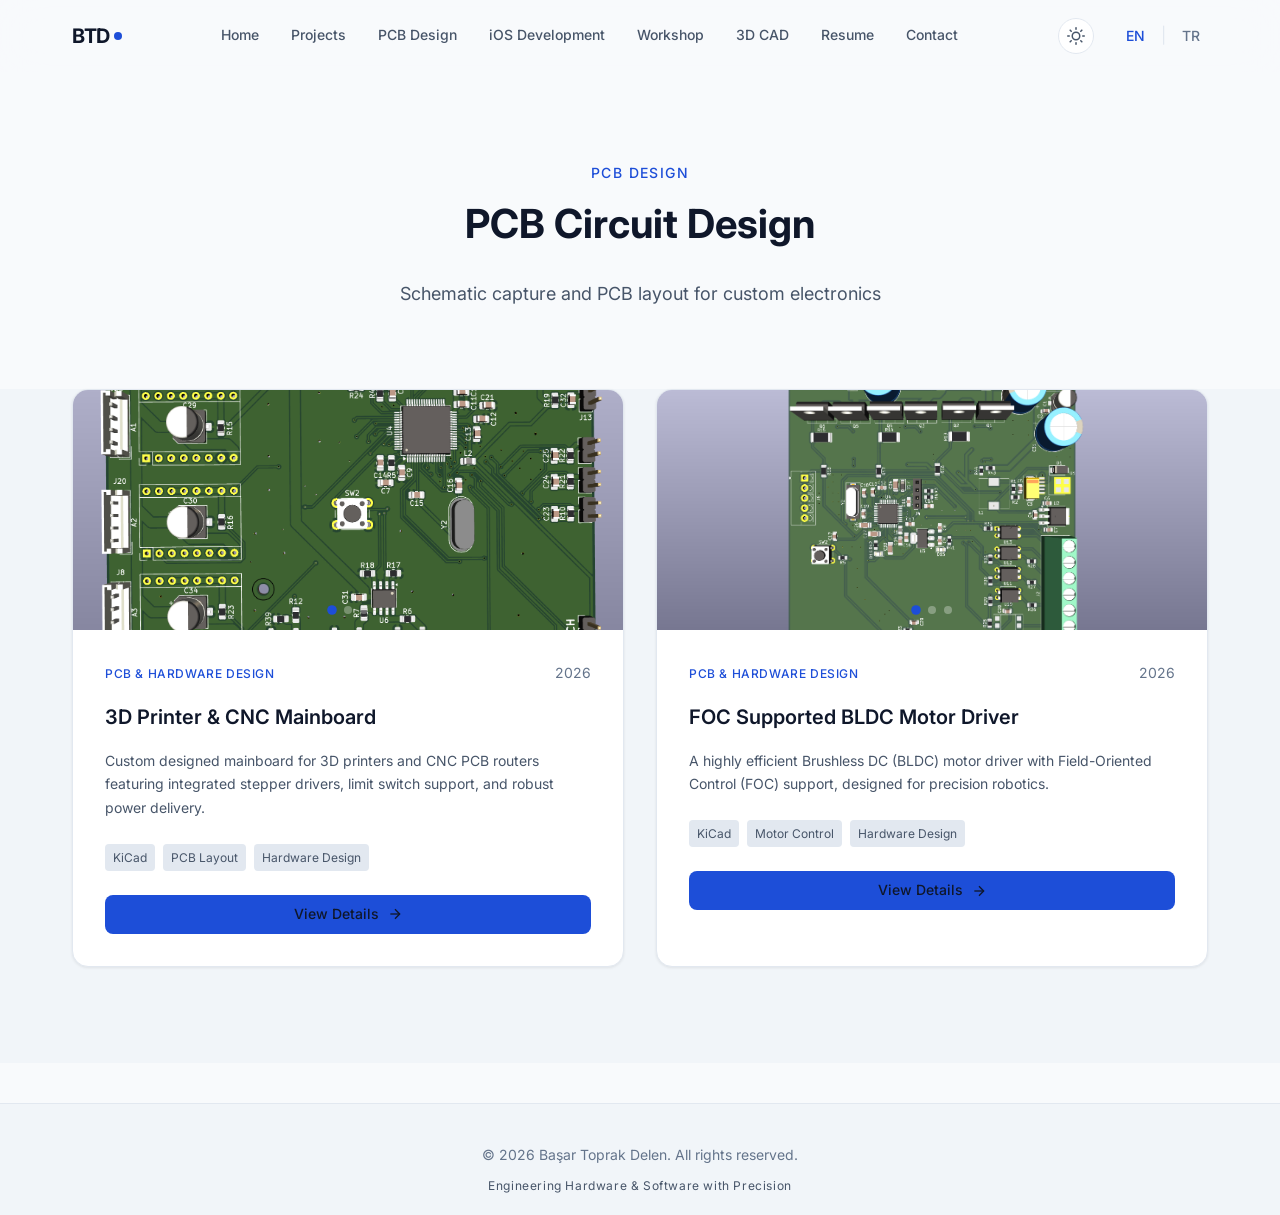
==== commit 2ea2aca6: "güncellendi" ====
--- a/pcb-circuit-design.html
+++ b/pcb-circuit-design.html
@@ -191,6 +191,51 @@
                             </div>
                         </div>
                     </article>
+
+                    <!-- Motor Driver Project -->
+                    <article class="project-card filter-item" data-category="hardware">
+                        <div class="project-image">
+                            <div class="image-carousel" id="motordriver-carousel">
+                                <img src="assets/images/motor_driver/pcb3d.png" alt="Motor Driver 3D View"
+                                    class="carousel-img active">
+                                <img src="assets/images/motor_driver/pcblayoutfront.png" alt="Motor Driver PCB Front"
+                                    class="carousel-img">
+                                <img src="assets/images/motor_driver/pcblayoutback.png" alt="Motor Driver PCB Back"
+                                    class="carousel-img">
+                                <div class="carousel-dots">
+                                    <button class="dot active" data-index="0"></button>
+                                    <button class="dot" data-index="1"></button>
+                                    <button class="dot" data-index="2"></button>
+                                </div>
+                            </div>
+                        </div>
+                        <div class="project-content">
+                            <div class="project-header">
+                                <span class="project-category" data-i18n="projects.category.pcb">PCB & Hardware Design</span>
+                                <span class="project-year">2026</span>
+                            </div>
+                            <h3 class="project-title" data-i18n="projects.motordriver.title">FOC Supported BLDC Motor Driver</h3>
+                            <p class="project-description" data-i18n="projects.motordriver.description">
+                                A highly efficient Brushless DC (BLDC) motor driver with Field-Oriented Control (FOC) support, designed for precision robotics.
+                            </p>
+                            <div class="project-tech">
+                                <span class="tech-tag">KiCad</span>
+                                <span class="tech-tag">Motor Control</span>
+                                <span class="tech-tag">Hardware Design</span>
+                            </div>
+                            <div class="project-links" style="margin-top: 20px;">
+                                <a href="project-motordriver.html" class="btn btn-primary"
+                                    style="width: 100%; justify-content: center;">
+                                    <span data-i18n="projects.viewDetails">View Details</span>
+                                    <svg width="16" height="16" viewBox="0 0 24 24" fill="none" stroke="currentColor"
+                                        stroke-width="2">
+                                        <line x1="5" y1="12" x2="19" y2="12" />
+                                        <polyline points="12 5 19 12 12 19" />
+                                    </svg>
+                                </a>
+                            </div>
+                        </div>
+                    </article>
                 </div>
             </div>
         </section>
